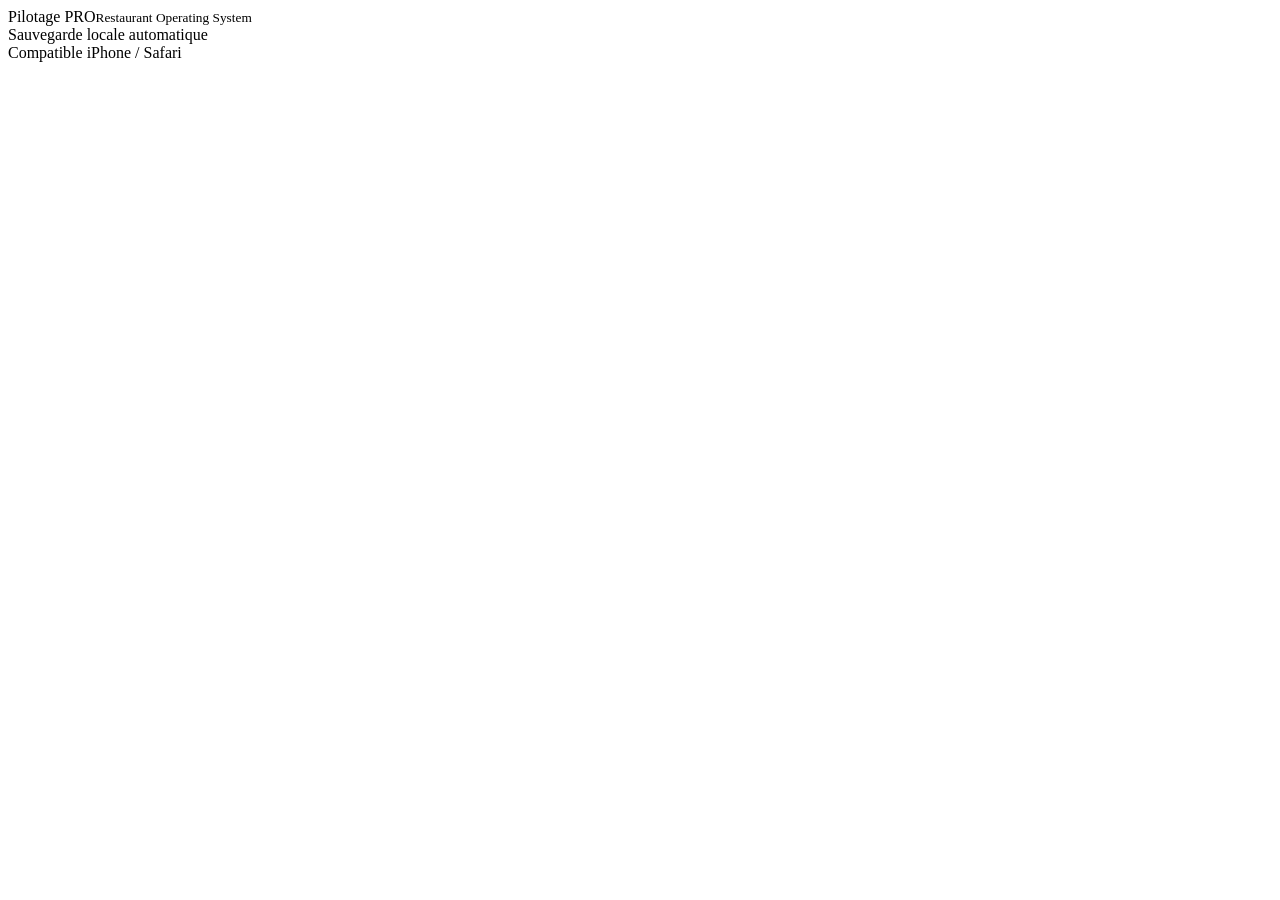
==== pilotage-pro/index.html @ 6ccfb8db "Add Pilotage Pro app shell" ====
<!DOCTYPE html>
<html lang="fr">
<head>
<meta charset="UTF-8">
<meta name="viewport" content="width=device-width,initial-scale=1,viewport-fit=cover">
<meta name="theme-color" content="#10201a">
<meta name="apple-mobile-web-app-capable" content="yes">
<meta name="apple-mobile-web-app-status-bar-style" content="black-translucent">
<meta name="apple-mobile-web-app-title" content="Pilotage Pro">
<link rel="manifest" href="./manifest.webmanifest">
<link rel="stylesheet" href="./app.css">
<title>Pilotage Pro</title>
</head>
<body>
<div class="app">
  <aside class="sidebar">
    <div class="brand">Pilotage <span>PRO</span><small>Restaurant Operating System</small></div>
    <nav id="nav"></nav>
    <div class="sidefoot">Sauvegarde locale automatique<br>Compatible iPhone / Safari</div>
  </aside>
  <main id="main"></main>
</div>
<div class="mobile-tabs" id="mobileTabs"></div>
<script src="./app.js"></script>
</body>
</html>
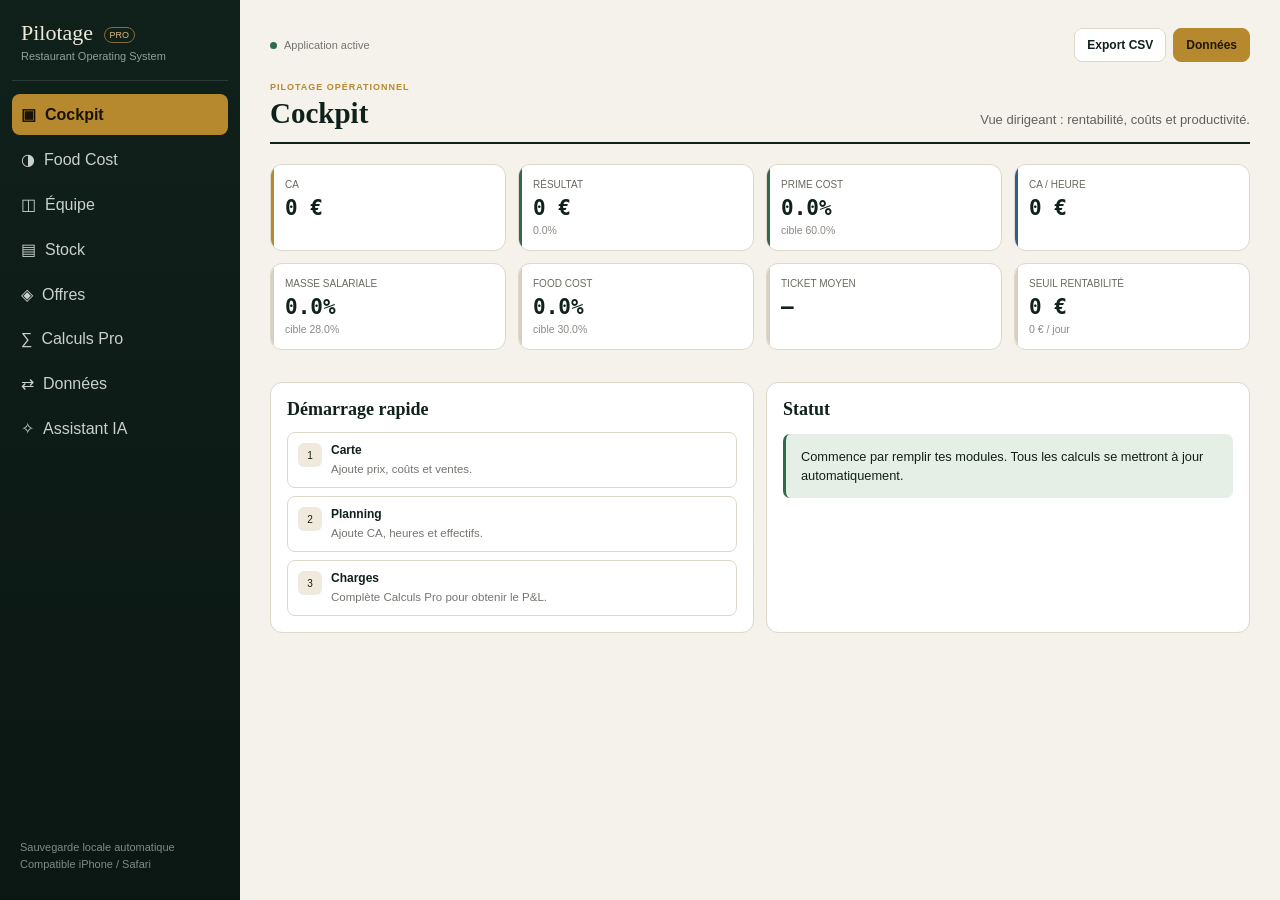
==== commit a4c821e2: "Force fresh Pilotage Pro assets" ====
--- a/pilotage-pro/index.html
+++ b/pilotage-pro/index.html
@@ -7,8 +7,8 @@
 <meta name="apple-mobile-web-app-capable" content="yes">
 <meta name="apple-mobile-web-app-status-bar-style" content="black-translucent">
 <meta name="apple-mobile-web-app-title" content="Pilotage Pro">
-<link rel="manifest" href="./manifest.webmanifest">
-<link rel="stylesheet" href="./app.css">
+<link rel="manifest" href="./manifest.webmanifest?v=4">
+<link rel="stylesheet" href="./app.css?v=4">
 <title>Pilotage Pro</title>
 </head>
 <body>
@@ -21,6 +21,6 @@
   <main id="main"></main>
 </div>
 <div class="mobile-tabs" id="mobileTabs"></div>
-<script src="./app.js"></script>
+<script src="./app.js?v=4"></script>
 </body>
 </html>
--- a/pilotage-pro/app.css
+++ b/pilotage-pro/app.css
@@ -0,0 +1 @@
+:root{--ink:#10201a;--paper:#f4f2eb;--panel:#fff;--line:#ddd8c8;--gold:#b6892f;--gold2:#d2b15f;--danger:#a13b2c;--dangerbg:#f7e6e1;--ok:#2f6b4a;--okbg:#e6efe6;--info:#2f5f8f;--muted:#73766f;--sans:-apple-system,BlinkMacSystemFont,"Segoe UI",Roboto,sans-serif;--serif:Georgia,"Times New Roman",serif;--mono:"SFMono-Regular",Consolas,monospace}*{box-sizing:border-box;-webkit-tap-highlight-color:transparent}html,body{margin:0;min-height:100%;background:var(--paper);color:var(--ink);font-family:var(--sans)}button,input,select,textarea{font:inherit}button{cursor:pointer}.app{min-height:100vh;display:flex}.sidebar{width:240px;flex:0 0 240px;background:linear-gradient(180deg,#10201a,#0b1713);color:#eee9dc;padding:18px 12px;display:flex;flex-direction:column;position:sticky;top:0;height:100vh}.brand{font-family:var(--serif);font-size:22px;padding:2px 9px 18px;border-bottom:1px solid rgba(255,255,255,.12);margin-bottom:13px}.brand span{font:9px var(--sans);border:1px solid #866b32;color:#d9bd7c;padding:2px 5px;border-radius:999px;margin-left:5px;vertical-align:middle}.brand small{font:11px var(--sans);display:block;color:#91a098;margin-top:4px}nav{display:flex;flex-direction:column;gap:4px}nav button{border:0;background:transparent;color:#cad0cb;padding:11px 9px;border-radius:8px;text-align:left;display:flex;gap:9px;align-items:center}nav button.active{background:var(--gold);color:#1a1305;font-weight:700}.sidefoot{margin-top:auto;color:#7f8b84;font-size:11px;line-height:1.5;padding:10px 8px}main{flex:1;min-width:0;max-width:1260px;padding:28px 30px 70px}.topbar{display:flex;justify-content:space-between;gap:12px;align-items:center;margin-bottom:20px}.status{font-size:11px;color:var(--muted);display:flex;gap:7px;align-items:center}.dot{width:7px;height:7px;background:var(--ok);border-radius:50%}.actions{display:flex;gap:7px;flex-wrap:wrap}.primary,.ghost,.soft,.danger{padding:9px 12px;border-radius:8px;font-size:12px;font-weight:700}.primary{background:var(--gold);border:1px solid var(--gold);color:#1f1605}.ghost{background:#fff;border:1px solid var(--line);color:var(--ink)}.soft{background:#f5efe1;border:1px solid #e4d3aa;color:#6b501b}.danger{background:var(--dangerbg);border:1px solid #ebc1ba;color:var(--danger)}.mod-head{display:flex;justify-content:space-between;align-items:end;gap:18px;border-bottom:2px solid var(--ink);padding-bottom:12px;margin-bottom:20px}.mod-title{font-family:var(--serif);font-size:29px;margin:0}.mod-sub{font-size:13px;color:#5f625c;margin:0;max-width:630px;line-height:1.45}.eyebrow{text-transform:uppercase;letter-spacing:.11em;font-size:9px;color:var(--gold);font-weight:800;margin-bottom:5px}.cards{display:grid;grid-template-columns:repeat(4,minmax(0,1fr));gap:12px;margin:18px 0}.card{background:var(--panel);border:1px solid var(--line);border-radius:12px;padding:14px;position:relative;overflow:hidden}.card:before{content:"";position:absolute;left:0;top:0;bottom:0;width:3px;background:#d4d0c5}.card.good:before{background:var(--ok)}.card.bad:before{background:var(--danger)}.card.gold:before{background:var(--gold)}.card.info:before{background:var(--info)}.card .lbl{font-size:10px;color:#6b6a61;text-transform:uppercase;margin-bottom:6px}.card .val{font:800 21px var(--mono)}.card .mini{font-size:10.5px;color:#888b84;margin-top:4px}.grid2,.grid3,.grid4{display:grid;gap:12px;margin-bottom:18px}.grid2{grid-template-columns:repeat(2,minmax(0,1fr))}.grid3{grid-template-columns:repeat(3,minmax(0,1fr))}.grid4{grid-template-columns:repeat(4,minmax(0,1fr))}.field{background:var(--panel);border:1px solid var(--line);border-radius:10px;padding:12px 13px}.field label{display:block;font-size:10px;color:#6b6a61;text-transform:uppercase;font-weight:700;margin-bottom:7px}.field .row{display:flex;gap:6px;align-items:baseline}.field input,.field select{width:100%;border:0;background:transparent;outline:0;font:700 17px var(--mono);color:var(--ink)}.unit{font-size:11px;color:#888;white-space:nowrap}.panel{background:var(--panel);border:1px solid var(--line);border-radius:12px;padding:16px;margin:14px 0}.panel-head{display:flex;justify-content:space-between;align-items:end;gap:10px;margin-bottom:12px}.panel-head h3{font-family:var(--serif);font-size:18px;margin:0}.panel-head p{font-size:11px;color:var(--muted);margin:3px 0 0}.table-scroll{overflow:auto;border:1px solid var(--line);border-radius:9px}table{width:100%;border-collapse:collapse;background:#fff;min-width:720px}th{font-size:9.5px;text-transform:uppercase;color:#65685f;text-align:left;background:#f8f7f2;border-bottom:2px solid var(--ink);padding:9px 7px;white-space:nowrap}td{padding:7px;border-bottom:1px solid var(--line);font-size:12.8px;vertical-align:middle}td input,td select{width:100%;min-width:65px;border:1px solid transparent;background:transparent;padding:5px;border-radius:4px;color:var(--ink)}td input:focus,td select:focus{outline:0;border-color:var(--gold);background:#fffdf5}.num{text-align:right;font-family:var(--mono)}.bad-row{background:var(--dangerbg)}.flag-bad{color:var(--danger);font-weight:700}.flag-ok{color:var(--ok);font-weight:700}.del{border:0;background:transparent;color:#aaa;font-size:15px}.add-row{display:block;width:100%;margin-top:8px;border:1px dashed var(--line);background:#faf9f4;padding:10px;border-radius:8px;color:#696b65}.pill{display:inline-block;padding:3px 7px;border-radius:999px;font-size:10px;font-weight:700}.pill.ok{background:var(--okbg);color:var(--ok)}.pill.bad{background:var(--dangerbg);color:var(--danger)}.verdict{margin-top:14px;padding:13px 15px;border-left:3px solid var(--gold);background:#fbf5e6;border-radius:7px;font-size:12.8px;line-height:1.5}.verdict.good{border-left-color:var(--ok);background:var(--okbg)}.verdict.bad{border-left-color:var(--danger);background:var(--dangerbg)}.matrix{display:grid;grid-template-columns:1fr 1fr;gap:12px}.matrix-box{border:1px solid var(--line);border-radius:10px;padding:12px;min-height:115px}.matrix-box h4{margin:0 0 5px}.matrix-box p{font-size:10.5px;color:var(--muted);margin:0 0 8px}.tag-list{display:flex;gap:6px;flex-wrap:wrap}.tag{font-size:10px;border:1px solid #e1ddd1;background:#f5f2e9;border-radius:999px;padding:4px 7px}.bar-list{display:grid;gap:9px}.bar-row{display:grid;grid-template-columns:55px 1fr 72px;gap:8px;align-items:center;font-size:11px}.bar-track{height:8px;background:#ece8dd;border-radius:99px;overflow:hidden}.bar-fill{height:100%;background:linear-gradient(90deg,var(--gold),var(--gold2));border-radius:99px}.insight-list{display:grid;gap:8px}.insight{display:flex;gap:9px;padding:10px;border:1px solid var(--line);border-radius:8px}.ico{width:24px;height:24px;border-radius:6px;background:#f0eadc;display:grid;place-items:center;flex:0 0 24px;font-size:10px}.insight b{display:block;font-size:12px;margin-bottom:2px}.insight span{font-size:11.5px;color:var(--muted);line-height:1.4}.note{font-size:10.5px;color:var(--muted);line-height:1.45}.drop{border:1px dashed #bbb8ac;padding:20px;border-radius:10px;text-align:center;background:#faf9f4}.file{display:none}.ai-log{display:flex;flex-direction:column;gap:9px;max-height:390px;overflow:auto;margin-bottom:12px}.ai-msg{padding:11px;border:1px solid var(--line);border-radius:8px;white-space:pre-wrap;font-size:12.5px;line-height:1.5}.ai-msg.user{background:#fbf5e6}.ai-row{display:flex;gap:8px}.ai-row textarea{flex:1;min-height:70px;border:1px solid var(--line);border-radius:8px;padding:10px;resize:vertical}.mobile-tabs{display:none}@media(max-width:900px){.cards,.grid4{grid-template-columns:repeat(2,minmax(0,1fr))}}@media(max-width:760px){body{padding-bottom:74px}.app{display:block}.sidebar{display:none}main{padding:max(16px,env(safe-area-inset-top)) 12px calc(88px + env(safe-area-inset-bottom))}.topbar{align-items:flex-start;flex-direction:column}.mod-head{display:block}.mod-sub{margin-top:6px}.mod-title{font-size:26px}.cards,.grid2,.grid3,.grid4,.matrix{grid-template-columns:1fr 1fr}.card .val{font-size:19px}.mobile-tabs{position:fixed;z-index:20;left:0;right:0;bottom:0;display:flex;overflow-x:auto;background:rgba(16,32,26,.97);padding:7px 7px calc(7px + env(safe-area-inset-bottom));gap:5px;box-shadow:0 -8px 30px rgba(0,0,0,.14)}.mobile-tabs button{flex:0 0 auto;border:0;background:transparent;color:#cfd5d0;border-radius:8px;padding:8px 10px;font-size:11px}.mobile-tabs button.active{background:var(--gold);color:#1b1303;font-weight:700}}@media(max-width:520px){.cards,.grid2,.grid3,.grid4,.matrix{grid-template-columns:1fr}.actions{width:100%}.actions button{flex:1}.ai-row{flex-direction:column}}
